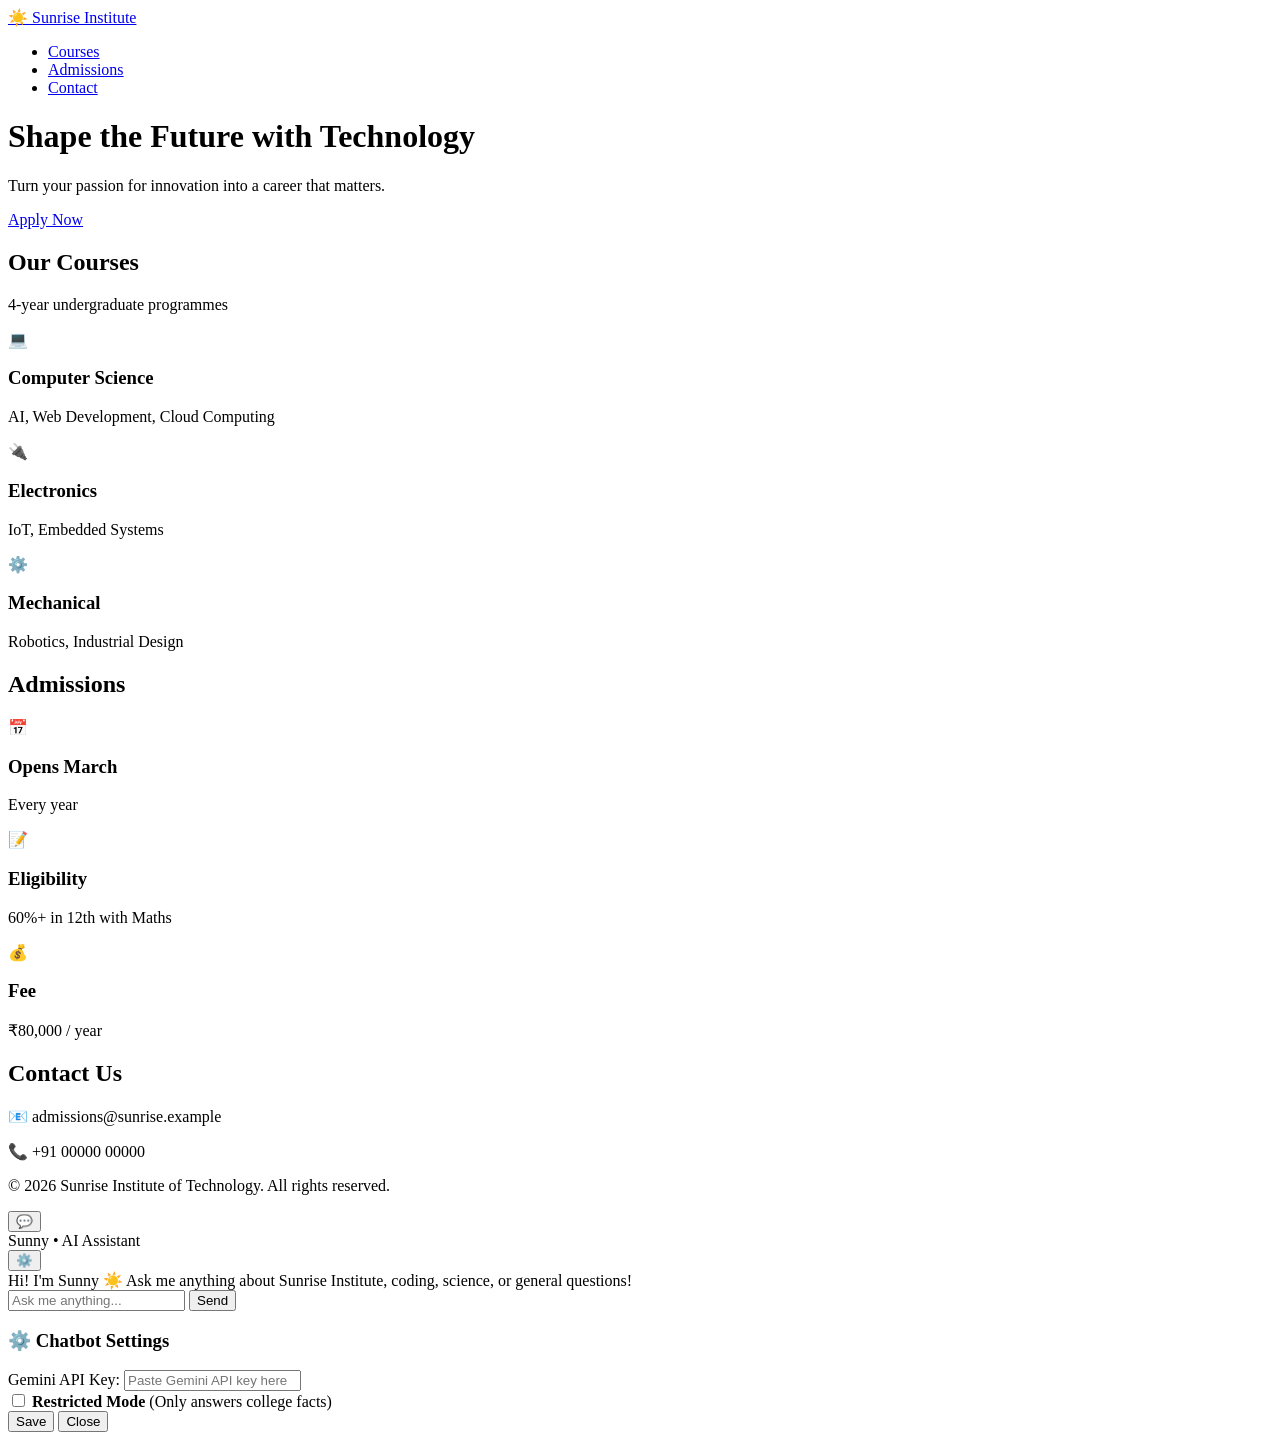
==== index.html @ 3cc21b41 "Initial commit: Sunrise Institute AI Chatbot with Google Gemini" ====
<!DOCTYPE html>
<html lang="en">
<head>
  <meta charset="UTF-8">
  <meta name="viewport" content="width=device-width, initial-scale=1.0">
  <title>Sunrise Institute of Technology</title>
  <link rel="stylesheet" href="style.css">
</head>
<body>

  <!-- Navigation -->
  <nav class="navbar">
    <div class="container nav-flex">
      <a href="#" class="logo">☀️ Sunrise Institute</a>
      <ul class="nav-links">
        <li><a href="#courses">Courses</a></li>
        <li><a href="#admissions">Admissions</a></li>
        <li><a href="#contact">Contact</a></li>
      </ul>
    </div>
  </nav>

  <!-- Hero Header -->
  <header class="hero">
    <div class="container">
      <h1>Shape the Future with Technology</h1>
      <p>Turn your passion for innovation into a career that matters.</p>
      <a href="#admissions" class="btn">Apply Now</a>
    </div>
  </header>

  <!-- Courses Section -->
  <section class="section" id="courses">
    <div class="container">
      <h2>Our Courses</h2>
      <p class="subtitle">4-year undergraduate programmes</p>
      <div class="cards">
        <div class="card">
          <div class="icon">💻</div>
          <h3>Computer Science</h3>
          <p>AI, Web Development, Cloud Computing</p>
        </div>
        <div class="card">
          <div class="icon">🔌</div>
          <h3>Electronics</h3>
          <p>IoT, Embedded Systems</p>
        </div>
        <div class="card">
          <div class="icon">⚙️</div>
          <h3>Mechanical</h3>
          <p>Robotics, Industrial Design</p>
        </div>
      </div>
    </div>
  </section>

  <!-- Admissions Section -->
  <section class="section alt" id="admissions">
    <div class="container">
      <h2>Admissions</h2>
      <div class="cards">
        <div class="card">
          <div class="icon">📅</div>
          <h3>Opens March</h3>
          <p>Every year</p>
        </div>
        <div class="card">
          <div class="icon">📝</div>
          <h3>Eligibility</h3>
          <p>60%+ in 12th with Maths</p>
        </div>
        <div class="card">
          <div class="icon">💰</div>
          <h3>Fee</h3>
          <p>₹80,000 / year</p>
        </div>
      </div>
    </div>
  </section>

  <!-- Contact Section -->
  <section class="section" id="contact">
    <div class="container center">
      <h2>Contact Us</h2>
      <p>📧 admissions@sunrise.example</p>
      <p>📞 +91 00000 00000</p>
    </div>
  </section>

  <!-- Footer -->
  <footer class="footer">
    <p>&copy; 2026 Sunrise Institute of Technology. All rights reserved.</p>
  </footer>

  <!-- ================= CHATBOT WIDGET ================= -->

  <!-- Floating Toggle Button -->
  <button class="chat-btn" id="chatToggle" aria-label="Open chat">💬</button>

  <!-- Chat Panel -->
  <div class="chat-panel" id="chatPanel">
    <div class="chat-header">
      <div class="chat-header-title">
        <span class="dot"></span> Sunny &bull; AI Assistant
      </div>
      <button class="chat-settings-icon" id="chatSettingsBtn" title="Settings">⚙️</button>
    </div>

    <!-- Messages Container -->
    <div class="chat-messages" id="chatMessages">
      <div class="msg bot">Hi! I'm Sunny ☀️ Ask me anything about Sunrise Institute, coding, science, or general questions!</div>
      <div class="typing" id="typing"><span></span><span></span><span></span></div>
    </div>

    <!-- Input Row -->
    <div class="chat-input-row">
      <input type="text" id="chatInput" placeholder="Ask me anything..." maxlength="1000">
      <button id="chatSend">Send</button>
    </div>

    <!-- Settings Modal -->
    <div class="chat-settings-modal" id="chatSettingsModal">
      <div class="modal-box">
        <h3>⚙️ Chatbot Settings</h3>
        <label for="apiKeyInput">Gemini API Key:</label>
        <input type="password" id="apiKeyInput" placeholder="Paste Gemini API key here">
        
        <div class="checkbox-row">
          <label>
            <input type="checkbox" id="restrictedModeCheck">
            <strong>Restricted Mode</strong> (Only answers college facts)
          </label>
        </div>

        <div class="modal-actions">
          <button id="saveSettingsBtn" class="btn-primary">Save</button>
          <button id="closeSettingsBtn" class="btn-secondary">Close</button>
        </div>
      </div>
    </div>
  </div>

  <!-- Scripts: config first, then chatbot logic -->
  <script src="config.js"></script>
  <script src="chatbot.js"></script>
</body>
</html>
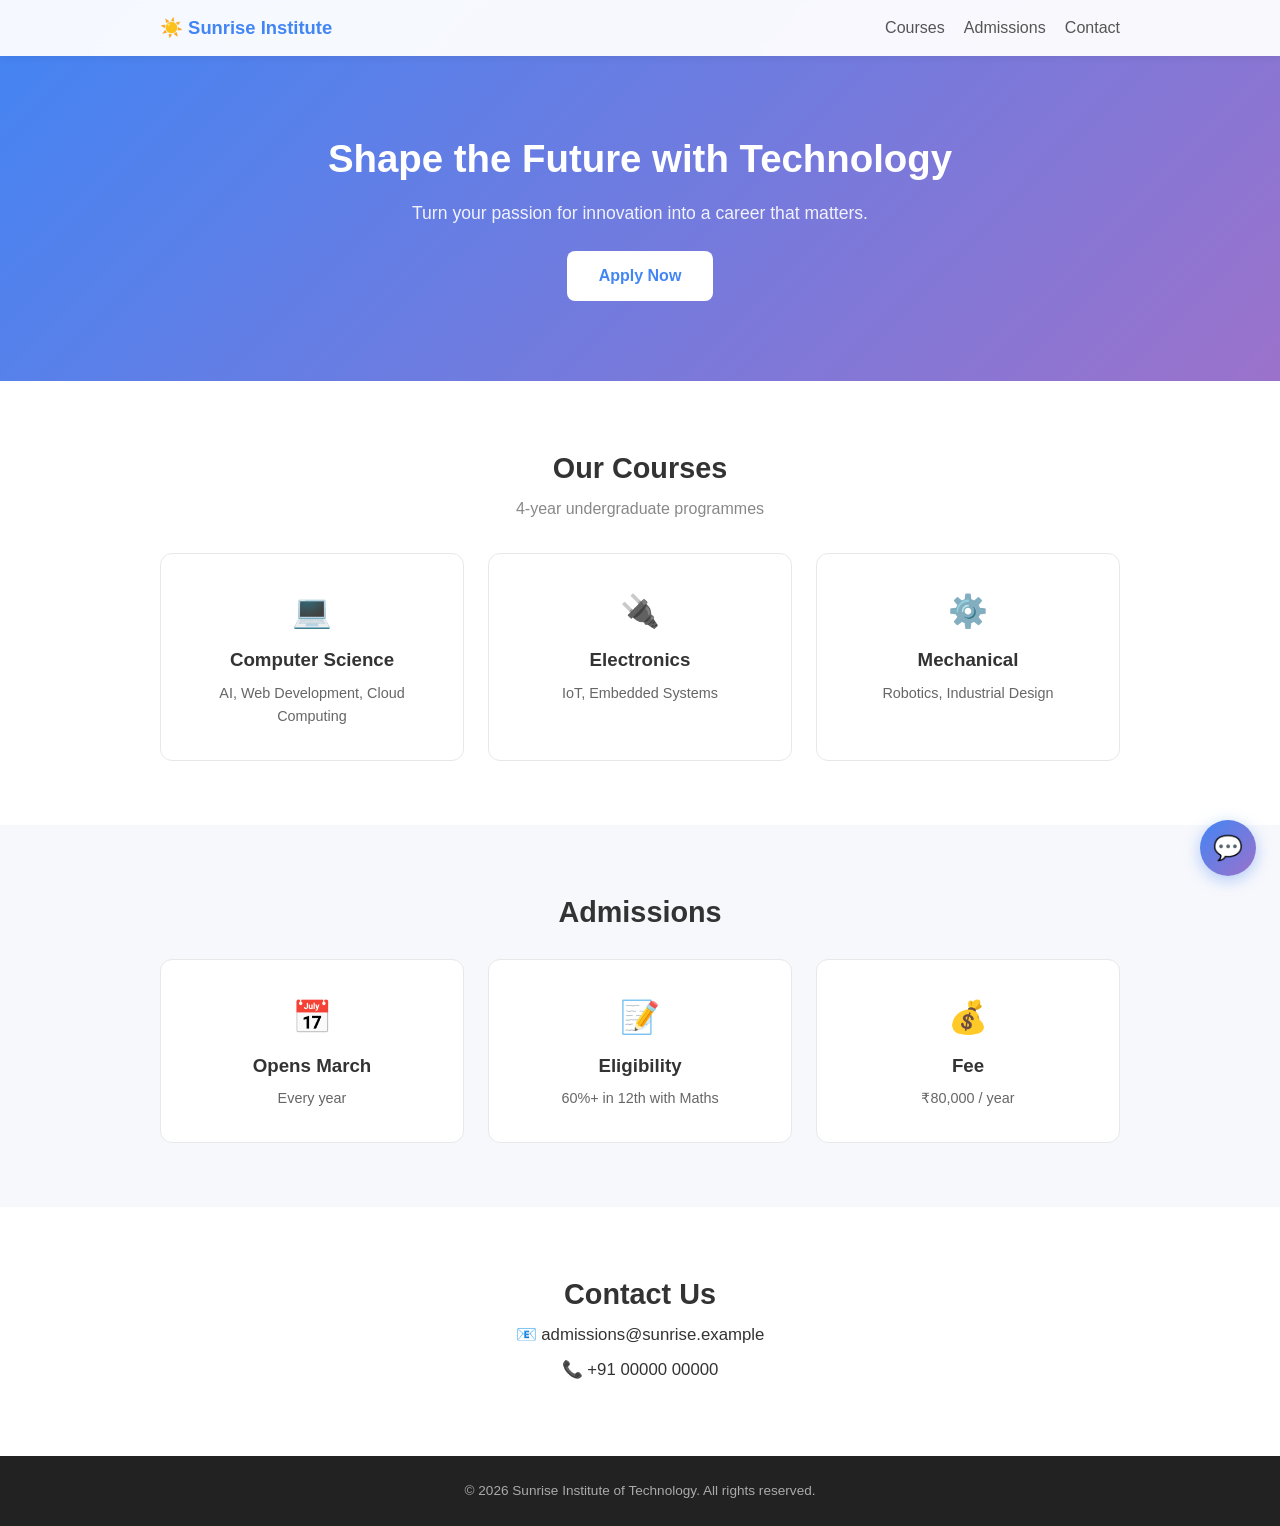
==== commit 155538f7: "Update: remove settings UI, update model to gemini-3.1-flash-lite with fallback resilience" ====
--- a/index.html
+++ b/index.html
@@ -100,10 +100,7 @@
   <!-- Chat Panel -->
   <div class="chat-panel" id="chatPanel">
     <div class="chat-header">
-      <div class="chat-header-title">
-        <span class="dot"></span> Sunny &bull; AI Assistant
-      </div>
-      <button class="chat-settings-icon" id="chatSettingsBtn" title="Settings">⚙️</button>
+      <span class="dot"></span> Sunny &bull; Ask me anything
     </div>
 
     <!-- Messages Container -->
@@ -117,27 +114,6 @@
       <input type="text" id="chatInput" placeholder="Ask me anything..." maxlength="1000">
       <button id="chatSend">Send</button>
     </div>
-
-    <!-- Settings Modal -->
-    <div class="chat-settings-modal" id="chatSettingsModal">
-      <div class="modal-box">
-        <h3>⚙️ Chatbot Settings</h3>
-        <label for="apiKeyInput">Gemini API Key:</label>
-        <input type="password" id="apiKeyInput" placeholder="Paste Gemini API key here">
-        
-        <div class="checkbox-row">
-          <label>
-            <input type="checkbox" id="restrictedModeCheck">
-            <strong>Restricted Mode</strong> (Only answers college facts)
-          </label>
-        </div>
-
-        <div class="modal-actions">
-          <button id="saveSettingsBtn" class="btn-primary">Save</button>
-          <button id="closeSettingsBtn" class="btn-secondary">Close</button>
-        </div>
-      </div>
-    </div>
   </div>
 
   <!-- Scripts: config first, then chatbot logic -->
--- a/style.css
+++ b/style.css
@@ -0,0 +1,140 @@
+/* ===== Reset ===== */
+* { margin: 0; padding: 0; box-sizing: border-box; }
+html { scroll-behavior: smooth; }
+body {
+  font-family: -apple-system, BlinkMacSystemFont, "Segoe UI", Roboto, sans-serif;
+  color: #333; line-height: 1.6;
+}
+a { color: #4285f4; text-decoration: none; }
+
+/* ===== Layout ===== */
+.container { max-width: 1000px; margin: 0 auto; padding: 0 20px; }
+.center { text-align: center; }
+
+/* ===== Navbar ===== */
+.navbar {
+  position: fixed; top: 0; width: 100%; background: rgba(255,255,255,.95);
+  backdrop-filter: blur(6px); box-shadow: 0 2px 8px rgba(0,0,0,.06); z-index: 100;
+}
+.nav-flex { display: flex; align-items: center; justify-content: space-between; height: 56px; }
+.logo { font-weight: 700; font-size: 1.15rem; color: #4285f4; }
+.nav-links { list-style: none; display: flex; gap: 1.2rem; }
+.nav-links a { color: #555; font-weight: 500; }
+.nav-links a:hover { color: #4285f4; }
+
+/* ===== Hero ===== */
+.hero {
+  background: linear-gradient(135deg, #4285f4, #9b72cb);
+  color: #fff; text-align: center; padding: 8rem 0 5rem;
+}
+.hero h1 { font-size: 2.4rem; margin-bottom: .6rem; }
+.hero p { font-size: 1.1rem; opacity: .9; margin-bottom: 1.5rem; }
+.btn {
+  display: inline-block; padding: .75rem 2rem; background: #fff; color: #4285f4;
+  border-radius: 8px; font-weight: 600; transition: transform .2s;
+}
+.btn:hover { transform: translateY(-2px); }
+
+/* ===== Sections ===== */
+.section { padding: 4rem 0; }
+.section.alt { background: #f7f8fc; }
+.section h2 { text-align: center; font-size: 1.8rem; margin-bottom: .3rem; }
+.subtitle { text-align: center; color: #888; margin-bottom: 2rem; }
+
+/* ===== Cards ===== */
+.cards { display: grid; grid-template-columns: repeat(auto-fit, minmax(240px, 1fr)); gap: 1.5rem; margin-top: 1.5rem; }
+.card {
+  background: #fff; border: 1px solid #e8e8e8; border-radius: 12px;
+  padding: 2rem 1.5rem; text-align: center; transition: transform .2s, box-shadow .2s;
+}
+.card:hover { transform: translateY(-4px); box-shadow: 0 8px 24px rgba(0,0,0,.07); }
+.icon { font-size: 2rem; margin-bottom: .5rem; }
+.card h3 { margin-bottom: .4rem; }
+.card p { color: #666; font-size: .9rem; }
+
+/* ===== Contact ===== */
+#contact p { margin-bottom: .5rem; font-size: 1.05rem; }
+
+/* ===== Footer ===== */
+.footer { background: #222; color: #aaa; text-align: center; padding: 1.5rem; font-size: .85rem; }
+
+/* ===============================
+   CHATBOT WIDGET
+   =============================== */
+
+/* -- Toggle button -- */
+.chat-btn {
+  position: fixed; bottom: 24px; right: 24px;
+  width: 56px; height: 56px; border-radius: 50%; border: none;
+  background: linear-gradient(135deg, #4285f4, #9b72cb);
+  color: #fff; font-size: 1.5rem; cursor: pointer;
+  box-shadow: 0 4px 16px rgba(66,133,244,.4);
+  z-index: 999; transition: transform .25s;
+  display: flex; align-items: center; justify-content: center;
+}
+.chat-btn:hover { transform: scale(1.08); }
+
+/* -- Panel -- */
+.chat-panel {
+  position: fixed; bottom: 96px; right: 24px;
+  width: 360px; max-height: 480px;
+  background: #fff; border-radius: 14px;
+  box-shadow: 0 10px 36px rgba(0,0,0,.14);
+  display: flex; flex-direction: column;
+  z-index: 998; overflow: hidden;
+  opacity: 0; transform: translateY(16px) scale(.96);
+  pointer-events: none; transition: opacity .25s, transform .25s;
+}
+.chat-panel.open { opacity: 1; transform: translateY(0) scale(1); pointer-events: auto; }
+
+/* -- Header -- */
+.chat-header {
+  background: linear-gradient(135deg, #4285f4, #9b72cb);
+  color: #fff; padding: 14px 18px; font-weight: 600; font-size: .95rem;
+  display: flex; align-items: center; gap: 8px;
+}
+.dot { width: 9px; height: 9px; background: #34d399; border-radius: 50%; }
+
+/* -- Messages -- */
+.chat-messages {
+  flex: 1; overflow-y: auto; padding: 14px;
+  display: flex; flex-direction: column; gap: 8px; background: #f9fafb;
+}
+.msg {
+  max-width: 80%; padding: 9px 13px; border-radius: 12px;
+  font-size: .88rem; line-height: 1.45; word-wrap: break-word;
+}
+.msg.user { align-self: flex-end; background: #4285f4; color: #fff; border-bottom-right-radius: 4px; }
+.msg.bot  { align-self: flex-start; background: #fff; color: #333; border: 1px solid #e5e7eb; border-bottom-left-radius: 4px; }
+.msg.err  { align-self: flex-start; background: #fef2f2; color: #b91c1c; border: 1px solid #fecaca; border-bottom-left-radius: 4px; }
+
+/* -- Typing dots -- */
+.typing { display: none; align-self: flex-start; padding: 9px 13px; background: #fff; border: 1px solid #e5e7eb; border-radius: 12px; border-bottom-left-radius: 4px; }
+.typing.on { display: flex; gap: 4px; align-items: center; }
+.typing span { width: 7px; height: 7px; background: #9ca3af; border-radius: 50%; animation: bounce 1.2s ease-in-out infinite; }
+.typing span:nth-child(2) { animation-delay: .2s; }
+.typing span:nth-child(3) { animation-delay: .4s; }
+@keyframes bounce { 0%,60%,100%{transform:translateY(0)} 30%{transform:translateY(-5px)} }
+
+/* -- Input row -- */
+.chat-input-row { display: flex; border-top: 1px solid #e5e7eb; padding: 8px 10px; background: #fff; }
+.chat-input-row input {
+  flex: 1; border: 1px solid #e5e7eb; border-radius: 7px;
+  padding: 9px 12px; font-size: .88rem; outline: none;
+}
+.chat-input-row input:focus { border-color: #4285f4; }
+.chat-input-row button {
+  margin-left: 6px; padding: 9px 14px;
+  background: linear-gradient(135deg, #4285f4, #9b72cb);
+  color: #fff; border: none; border-radius: 7px;
+  font-weight: 600; font-size: .88rem; cursor: pointer;
+}
+.chat-input-row button:disabled { opacity: .5; cursor: not-allowed; }
+
+/* -- Mobile -- */
+@media (max-width: 480px) {
+  .chat-panel { width: calc(100% - 16px); right: 8px; bottom: 88px; max-height: 70vh; }
+  .chat-btn { bottom: 16px; right: 16px; }
+  .nav-links { display: none; }
+  .hero h1 { font-size: 1.7rem; }
+}
